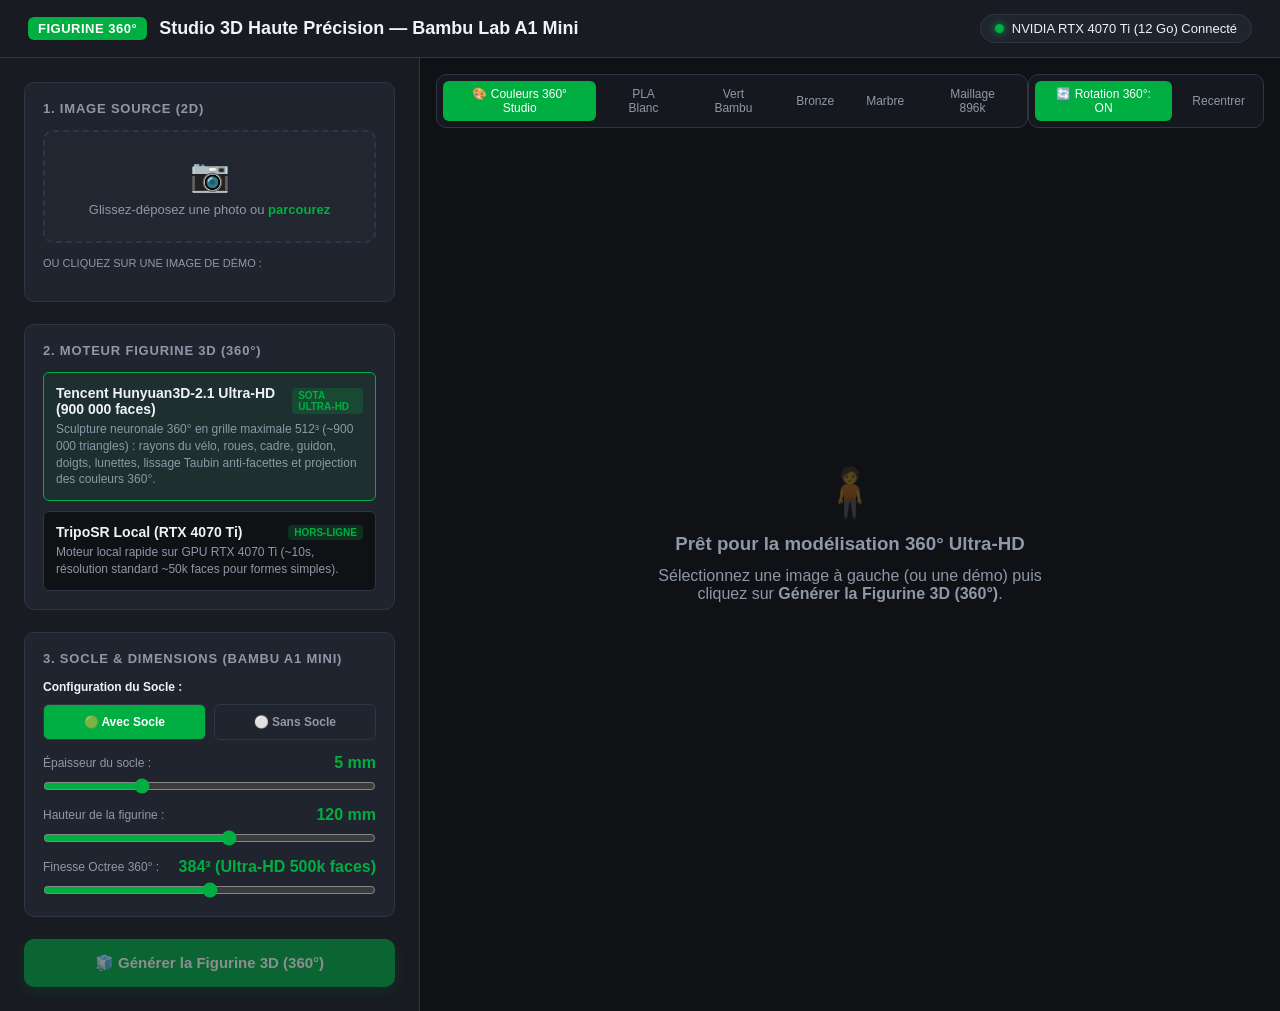
==== static/index.html @ 14e7f6f9 "feat(pbr-color): Enable full 360 Voronoi-seamless color rendering by default" ====
<!DOCTYPE html>
<html lang="fr">
<head>
  <meta charset="UTF-8">
  <meta name="viewport" content="width=device-width, initial-scale=1.0">
  <title>Studio 3D Figurine 360° — Bambu Lab A1 Mini</title>
  <link rel="stylesheet" href="/static/style.css?v=4.0">
  <!-- Three.js et OrbitControls -->
  <script src="https://cdnjs.cloudflare.com/ajax/libs/three.js/r128/three.min.js"></script>
  <script src="https://cdn.jsdelivr.net/npm/three@0.128.0/examples/js/controls/OrbitControls.js"></script>
  <script src="https://cdn.jsdelivr.net/npm/three@0.128.0/examples/js/loaders/GLTFLoader.js"></script>
</head>
<body>

  <header>
    <div class="logo-container">
      <span class="logo-badge">FIGURINE 360°</span>
      <h1>Studio 3D Haute Précision — Bambu Lab A1 Mini</h1>
    </div>
    <div class="gpu-status">
      <div class="status-dot" id="gpu-dot"></div>
      <span id="gpu-text">NVIDIA RTX 4070 Ti (12 Go) Connecté</span>
    </div>
  </header>

  <main class="main-layout">
    <!-- Colonne latérale de commande -->
    <aside class="sidebar">
      <!-- 1. Sélection Image -->
      <section class="panel-section">
        <div class="panel-title">1. Image Source (2D)</div>
        <div class="dropzone" id="dropzone">
          <div class="dropzone-icon">📷</div>
          <p>Glissez-déposez une photo ou <span class="highlight">parcourez</span></p>
          <input type="file" id="file-input" accept="image/*" style="display: none;">
        </div>

        <div class="image-preview-box" id="preview-box">
          <img id="source-preview" src="" alt="Aperçu source">
        </div>

        <div style="margin-top: 14px;">
          <div style="font-size: 11px; color: var(--text-muted); margin-bottom: 6px; text-transform: uppercase;">Ou cliquez sur une image de démo :</div>
          <div class="demo-strip" id="demo-strip">
            <!-- Détecté dynamiquement -->
          </div>
        </div>
      </section>

      <!-- 2. Choix du Moteur 360° -->
      <section class="panel-section">
        <div class="panel-title">2. Moteur Figurine 3D (360°)</div>
        <div class="mode-selector">
          <div class="mode-card active" data-mode="hunyuan_360">
            <div class="mode-card-header">
              <span>Tencent Hunyuan3D-2.1 Ultra-HD (900 000 faces)</span>
              <span class="badge-rec">SOTA ULTRA-HD</span>
            </div>
            <div class="mode-card-desc">
              Sculpture neuronale 360° en grille maximale 512³ (~900 000 triangles) : rayons du vélo, roues, cadre, guidon, doigts, lunettes, lissage Taubin anti-facettes et projection des couleurs 360°.
            </div>
          </div>

          <div class="mode-card" data-mode="triposr_360">
            <div class="mode-card-header">
              <span>TripoSR Local (RTX 4070 Ti)</span>
              <span class="badge-rec">HORS-LIGNE</span>
            </div>
            <div class="mode-card-desc">
              Moteur local rapide sur GPU RTX 4070 Ti (~10s, résolution standard ~50k faces pour formes simples).
            </div>
          </div>
        </div>
      </section>

      <!-- 3. Socle & Dimensions Bambu Lab A1 Mini -->
      <section class="panel-section">
        <div class="panel-title">3. Socle & Dimensions (Bambu A1 Mini)</div>

        <!-- Option Avec ou Sans Socle -->
        <div class="form-group" style="margin-top: 0; margin-bottom: 14px;">
          <label style="font-weight: 600; color: var(--text-main); margin-bottom: 4px;">Configuration du Socle :</label>
          <div style="display: grid; grid-template-columns: 1fr 1fr; gap: 8px;">
            <button type="button" class="tool-btn active" id="btn-with-base" style="border: 1px solid var(--border-color); padding: 10px; font-weight: 600;">
              🟢 Avec Socle
            </button>
            <button type="button" class="tool-btn" id="btn-without-base" style="border: 1px solid var(--border-color); padding: 10px; font-weight: 600;">
              ⚪ Sans Socle
            </button>
          </div>
        </div>

        <div class="form-group" id="base-height-group">
          <div class="form-row">
            <label for="base-slider">Épaisseur du socle :</label>
            <span id="base-val" style="font-weight: 600; color: var(--accent-bambu);">5 mm</span>
          </div>
          <input type="range" id="base-slider" min="3" max="10" value="5" step="1">
        </div>

        <div class="form-group">
          <div class="form-row">
            <label for="height-slider">Hauteur de la figurine :</label>
            <span id="height-val" style="font-weight: 600; color: var(--accent-bambu);">120 mm</span>
          </div>
          <input type="range" id="height-slider" min="50" max="175" value="120" step="5">
        </div>

        <div class="form-group">
          <div class="form-row">
            <label for="res-slider">Finesse Octree 360° :</label>
            <span id="res-val" style="font-weight: 600; color: var(--accent-bambu);">384³ (Ultra-HD 500k faces)</span>
          </div>
          <input type="range" id="res-slider" min="256" max="512" value="384" step="64">
        </div>
      </section>

      <!-- Bouton d'action -->
      <button type="button" class="btn-generate" id="btn-generate" disabled>
        <span>🧊 Générer la Figurine 3D (360°)</span>
      </button>
    </aside>

    <!-- Zone principale : Visualiseur 3D et Métriques -->
    <section class="viewport-container">
      <!-- Barre d'outils 3D -->
      <div class="viewport-toolbar">
        <div class="toolbar-group">
          <button type="button" class="tool-btn active" data-mat="vertex">🎨 Couleurs 360° Studio</button>
          <button type="button" class="tool-btn" data-mat="white">PLA Blanc</button>
          <button type="button" class="tool-btn" data-mat="bambu-green">Vert Bambu</button>
          <button type="button" class="tool-btn" data-mat="bronze">Bronze</button>
          <button type="button" class="tool-btn" data-mat="marble">Marbre</button>
          <button type="button" class="tool-btn" data-mat="wireframe">Maillage 896k</button>
        </div>
        <div class="toolbar-group">
          <button type="button" class="tool-btn active" id="btn-autorotate">🔄 Rotation 360°: ON</button>
          <button type="button" class="tool-btn" id="btn-reset-cam">Recentrer</button>
        </div>
      </div>

      <!-- Container Canvas Three.js -->
      <div id="canvas-container">
        <div class="empty-viewport" id="empty-viewport">
          <div class="empty-icon">🧍</div>
          <h3>Prêt pour la modélisation 360° Ultra-HD</h3>
          <p>Sélectionnez une image à gauche (ou une démo) puis cliquez sur <strong>Générer la Figurine 3D (360°)</strong>.</p>
        </div>
      </div>

      <!-- Écran de chargement / progression -->
      <div class="progress-overlay" id="progress-overlay">
        <div class="progress-card">
          <div class="spinner"></div>
          <h3 id="progress-title">Sculpture de la Figurine 360°...</h3>
          <div class="progress-bar-container">
            <div class="progress-bar-fill" id="progress-bar"></div>
          </div>
          <div class="progress-step-text" id="progress-step">Initialisation...</div>
        </div>
      </div>

      <!-- Panneau des métriques physiques Bambu A1 Mini -->
      <div class="metrics-panel" id="metrics-panel">
        <div class="metric-item">
          <span class="metric-label">Dimensions (L×P×H)</span>
          <span class="metric-value" id="val-dims">-- × -- × -- mm</span>
        </div>
        <div class="metric-item">
          <span class="metric-label">Volume 3D</span>
          <span class="metric-value" id="val-volume">-- cm³</span>
        </div>
        <div class="metric-item">
          <span class="metric-label">Masse PLA estimée</span>
          <span class="metric-value" id="val-weight">-- g</span>
        </div>
        <div class="metric-item">
          <span class="metric-label">Temps Bambu A1 Mini</span>
          <span class="metric-value" id="val-time">-- min</span>
        </div>
        <div class="metric-item">
          <span class="metric-label">Géométrie</span>
          <span class="badge-watertight" id="val-watertight">✔ Prêt Bambu Studio</span>
        </div>
        <div class="metric-item" style="flex-direction: row; gap: 8px;">
          <a class="btn-download-stl" id="btn-dl-stl" href="#" download>
            📥 Télécharger STL (Bambu Studio)
          </a>
          <a class="btn-download-stl" id="btn-dl-glb" href="#" download style="background-color: var(--bg-card); border: 1px solid var(--border-color);">
            GLB
          </a>
        </div>
      </div>
    </section>
  </main>

  <script src="/static/app.js?v=7.0"></script>
</body>
</html>
---- static/style.css ----
:root {
  --bg-primary: #0f1115;
  --bg-secondary: #181b22;
  --bg-card: #20242e;
  --bg-card-hover: #262c38;
  --border-color: #2e3545;
  --text-main: #f0f2f5;
  --text-muted: #8e98a8;
  --accent-bambu: #00ae42;
  --accent-bambu-hover: #008f36;
  --accent-blue: #3b82f6;
  --accent-amber: #f59e0b;
  --accent-red: #ef4444;
  --radius-sm: 6px;
  --radius-md: 10px;
  --radius-lg: 16px;
}

* {
  box-sizing: border-box;
  margin: 0;
  padding: 0;
}

body {
  font-family: -apple-system, BlinkMacSystemFont, "Segoe UI", Roboto, Helvetica, Arial, sans-serif;
  background-color: var(--bg-primary);
  color: var(--text-main);
  min-height: 100vh;
  display: flex;
  flex-direction: column;
}

header {
  background-color: var(--bg-secondary);
  border-bottom: 1px solid var(--border-color);
  padding: 14px 28px;
  display: flex;
  align-items: center;
  justify-content: space-between;
}

.logo-container {
  display: flex;
  align-items: center;
  gap: 12px;
}

.logo-badge {
  background-color: var(--accent-bambu);
  color: #fff;
  font-weight: 800;
  font-size: 13px;
  padding: 4px 10px;
  border-radius: var(--radius-sm);
  letter-spacing: 0.5px;
}

h1 {
  font-size: 18px;
  font-weight: 600;
  color: var(--text-main);
}

.gpu-status {
  display: flex;
  align-items: center;
  gap: 8px;
  font-size: 13px;
  background-color: var(--bg-card);
  padding: 6px 14px;
  border-radius: 20px;
  border: 1px solid var(--border-color);
}

.status-dot {
  width: 9px;
  height: 9px;
  border-radius: 50%;
  background-color: var(--accent-bambu);
  box-shadow: 0 0 8px var(--accent-bambu);
}

.main-layout {
  display: grid;
  grid-template-columns: 420px 1fr;
  flex: 1;
  overflow: hidden;
}

/* Sidebar / Contrôles */
.sidebar {
  background-color: var(--bg-secondary);
  border-right: 1px solid var(--border-color);
  padding: 24px;
  overflow-y: auto;
  display: flex;
  flex-direction: column;
  gap: 22px;
}

.panel-section {
  background-color: var(--bg-card);
  border: 1px solid var(--border-color);
  border-radius: var(--radius-md);
  padding: 18px;
}

.panel-title {
  font-size: 13px;
  font-weight: 700;
  text-transform: uppercase;
  letter-spacing: 0.8px;
  color: var(--text-muted);
  margin-bottom: 14px;
  display: flex;
  align-items: center;
  gap: 8px;
}

/* Drop Zone */
.dropzone {
  border: 2px dashed var(--border-color);
  border-radius: var(--radius-md);
  padding: 24px 16px;
  text-align: center;
  cursor: pointer;
  transition: all 0.2s ease;
  background-color: rgba(255, 255, 255, 0.01);
}

.dropzone:hover, .dropzone.dragover {
  border-color: var(--accent-bambu);
  background-color: rgba(0, 174, 66, 0.05);
}

.dropzone-icon {
  font-size: 32px;
  margin-bottom: 8px;
}

.dropzone p {
  font-size: 13px;
  color: var(--text-muted);
}

.dropzone .highlight {
  color: var(--accent-bambu);
  font-weight: 600;
}

.image-preview-box {
  margin-top: 12px;
  position: relative;
  border-radius: var(--radius-sm);
  overflow: hidden;
  display: none;
  border: 1px solid var(--border-color);
  max-height: 180px;
}

.image-preview-box img {
  width: 100%;
  height: auto;
  display: block;
  object-fit: contain;
}

/* Galerie Démo */
.demo-strip {
  display: flex;
  gap: 8px;
  margin-top: 10px;
  overflow-x: auto;
  padding-bottom: 4px;
}

.demo-thumb {
  width: 58px;
  height: 58px;
  border-radius: var(--radius-sm);
  border: 2px solid var(--border-color);
  cursor: pointer;
  object-fit: cover;
  transition: border-color 0.2s;
  flex-shrink: 0;
}

.demo-thumb:hover, .demo-thumb.selected {
  border-color: var(--accent-bambu);
}

/* Mode Sélecteur */
.mode-selector {
  display: flex;
  flex-direction: column;
  gap: 10px;
}

.mode-card {
  border: 1px solid var(--border-color);
  background-color: var(--bg-primary);
  border-radius: var(--radius-sm);
  padding: 12px;
  cursor: pointer;
  display: flex;
  flex-direction: column;
  gap: 4px;
  transition: border-color 0.2s, background-color 0.2s;
}

.mode-card:hover {
  background-color: var(--bg-card-hover);
}

.mode-card.active {
  border-color: var(--accent-bambu);
  background-color: rgba(0, 174, 66, 0.08);
}

.mode-card-header {
  display: flex;
  align-items: center;
  justify-content: space-between;
  font-weight: 600;
  font-size: 14px;
}

.mode-card-desc {
  font-size: 12px;
  color: var(--text-muted);
  line-height: 1.4;
}

.badge-rec {
  background: rgba(0, 174, 66, 0.2);
  color: var(--accent-bambu);
  font-size: 10px;
  font-weight: 700;
  padding: 2px 6px;
  border-radius: 4px;
}

/* Form inputs */
.form-group {
  margin-top: 12px;
  display: flex;
  flex-direction: column;
  gap: 6px;
}

.form-group label {
  font-size: 12px;
  color: var(--text-muted);
}

.form-group input[type="range"] {
  accent-color: var(--accent-bambu);
}

.form-row {
  display: flex;
  justify-content: space-between;
  align-items: center;
}

/* Bouton principal */
.btn-generate {
  background-color: var(--accent-bambu);
  color: #fff;
  border: none;
  border-radius: var(--radius-md);
  padding: 15px;
  font-size: 15px;
  font-weight: 600;
  cursor: pointer;
  display: flex;
  align-items: center;
  justify-content: center;
  gap: 10px;
  transition: background-color 0.2s;
  box-shadow: 0 4px 14px rgba(0, 174, 66, 0.25);
}

.btn-generate:hover:not(:disabled) {
  background-color: var(--accent-bambu-hover);
}

.btn-generate:disabled {
  opacity: 0.5;
  cursor: not-allowed;
}

/* Zone 3D Principale */
.viewport-container {
  display: flex;
  flex-direction: column;
  position: relative;
  background-color: var(--bg-primary);
  overflow: hidden;
}

.viewport-toolbar {
  position: absolute;
  top: 16px;
  left: 16px;
  right: 16px;
  display: flex;
  justify-content: space-between;
  align-items: center;
  z-index: 10;
  pointer-events: none;
}

.toolbar-group {
  display: flex;
  gap: 8px;
  pointer-events: auto;
  background-color: rgba(24, 27, 34, 0.85);
  backdrop-filter: blur(8px);
  padding: 6px;
  border-radius: var(--radius-md);
  border: 1px solid var(--border-color);
}

.tool-btn {
  background: transparent;
  border: none;
  color: var(--text-muted);
  font-size: 12px;
  padding: 6px 12px;
  border-radius: var(--radius-sm);
  cursor: pointer;
  transition: all 0.2s;
}

.tool-btn:hover {
  color: var(--text-main);
  background-color: var(--bg-card);
}

.tool-btn.active {
  color: #fff;
  background-color: var(--accent-bambu);
}

#canvas-container {
  flex: 1;
  width: 100%;
  height: 100%;
  position: relative;
}

/* Empty State */
.empty-viewport {
  position: absolute;
  top: 50%;
  left: 50%;
  transform: translate(-50%, -50%);
  text-align: center;
  color: var(--text-muted);
  display: flex;
  flex-direction: column;
  align-items: center;
  gap: 12px;
}

.empty-icon {
  font-size: 48px;
  opacity: 0.3;
}

/* Progression Overlay */
.progress-overlay {
  position: absolute;
  inset: 0;
  background-color: rgba(15, 17, 21, 0.85);
  backdrop-filter: blur(6px);
  display: none;
  flex-direction: column;
  align-items: center;
  justify-content: center;
  z-index: 20;
}

.progress-card {
  background-color: var(--bg-card);
  border: 1px solid var(--border-color);
  padding: 32px 40px;
  border-radius: var(--radius-lg);
  width: 440px;
  text-align: center;
  box-shadow: 0 12px 30px rgba(0, 0, 0, 0.5);
}

.spinner {
  width: 44px;
  height: 44px;
  border: 4px solid var(--border-color);
  border-top-color: var(--accent-bambu);
  border-radius: 50%;
  animation: spin 1s linear infinite;
  margin: 0 auto 20px;
}

@keyframes spin {
  to { transform: rotate(360deg); }
}

.progress-bar-container {
  width: 100%;
  height: 8px;
  background-color: var(--bg-primary);
  border-radius: 4px;
  overflow: hidden;
  margin: 18px 0 10px;
}

.progress-bar-fill {
  height: 100%;
  width: 0%;
  background-color: var(--accent-bambu);
  transition: width 0.3s ease;
}

.progress-step-text {
  font-size: 13px;
  color: var(--text-muted);
  min-height: 20px;
}

/* Panneau métriques en bas */
.metrics-panel {
  position: absolute;
  bottom: 16px;
  left: 16px;
  right: 16px;
  background-color: rgba(24, 27, 34, 0.9);
  backdrop-filter: blur(8px);
  border: 1px solid var(--border-color);
  border-radius: var(--radius-md);
  padding: 14px 20px;
  display: none;
  justify-content: space-between;
  align-items: center;
  z-index: 10;
}

.metric-item {
  display: flex;
  flex-direction: column;
  gap: 2px;
}

.metric-label {
  font-size: 11px;
  color: var(--text-muted);
  text-transform: uppercase;
}

.metric-value {
  font-size: 14px;
  font-weight: 600;
  color: var(--text-main);
}

.badge-watertight {
  display: inline-flex;
  align-items: center;
  gap: 4px;
  padding: 3px 8px;
  border-radius: 4px;
  font-size: 12px;
  font-weight: 600;
  background-color: rgba(0, 174, 66, 0.15);
  color: var(--accent-bambu);
}

.btn-download-stl {
  background-color: var(--accent-bambu);
  color: white;
  border: none;
  padding: 8px 16px;
  border-radius: var(--radius-sm);
  font-weight: 600;
  cursor: pointer;
  text-decoration: none;
  font-size: 13px;
  display: inline-flex;
  align-items: center;
  gap: 6px;
}

.btn-download-stl:hover {
  background-color: var(--accent-bambu-hover);
}
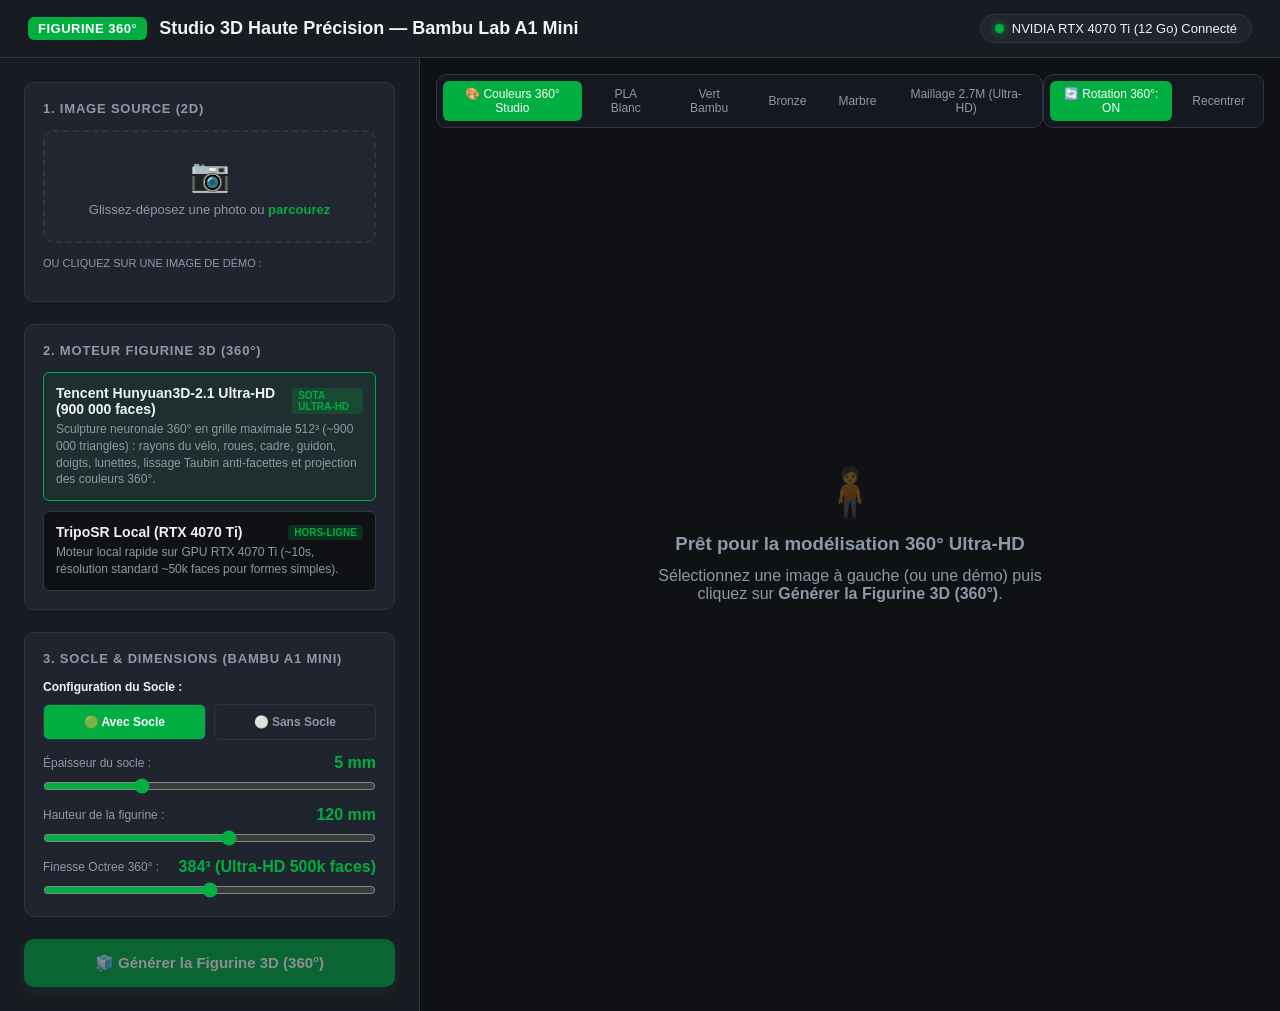
==== commit 1f5c9dc5: "feat(ultra-hd-2.7m): Triple polygon count to 2.688M faces with sub-millimeter trait sculpting and 36" ====
--- a/static/index.html
+++ b/static/index.html
@@ -131,7 +131,7 @@
           <button type="button" class="tool-btn" data-mat="bambu-green">Vert Bambu</button>
           <button type="button" class="tool-btn" data-mat="bronze">Bronze</button>
           <button type="button" class="tool-btn" data-mat="marble">Marbre</button>
-          <button type="button" class="tool-btn" data-mat="wireframe">Maillage 896k</button>
+          <button type="button" class="tool-btn" data-mat="wireframe">Maillage 2.7M (Ultra-HD)</button>
         </div>
         <div class="toolbar-group">
           <button type="button" class="tool-btn active" id="btn-autorotate">🔄 Rotation 360°: ON</button>
@@ -194,6 +194,6 @@
     </section>
   </main>
 
-  <script src="/static/app.js?v=7.0"></script>
+  <script src="/static/app.js?v=8.0"></script>
 </body>
 </html>
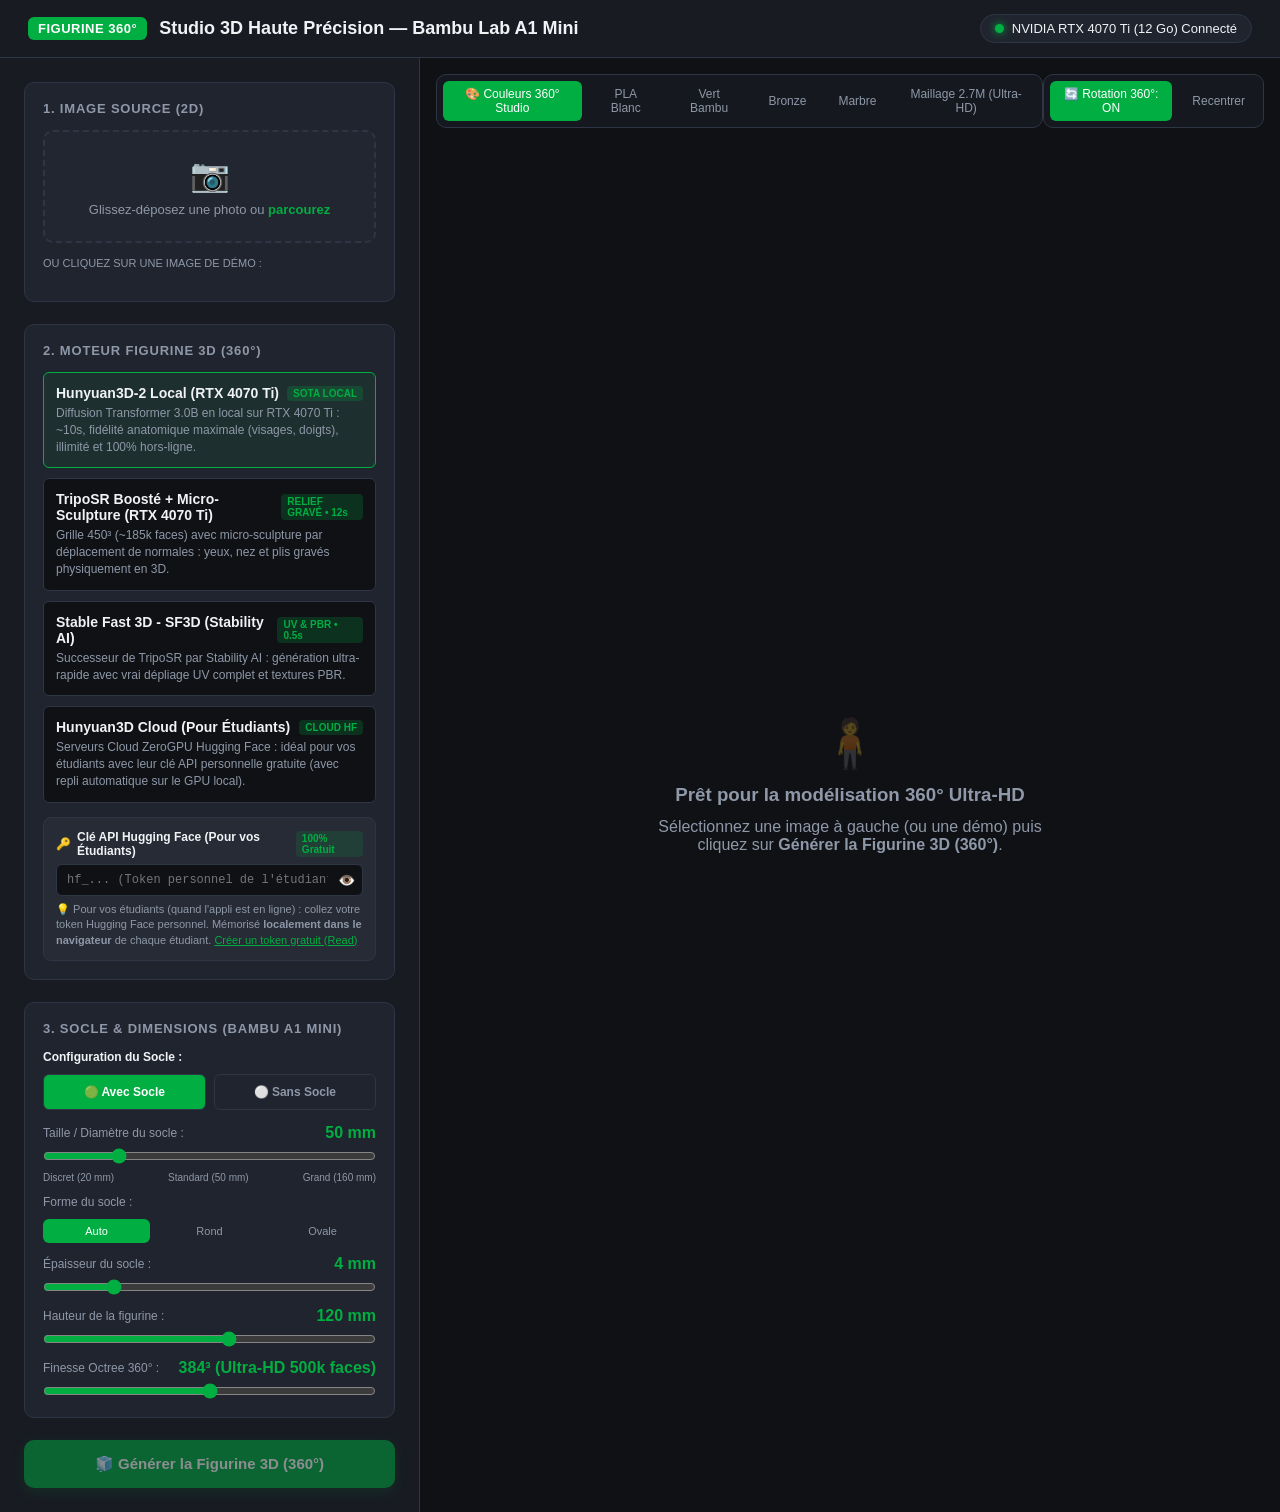
==== commit 81703b86: "Version Clown : Reconstitution 3D complète avec chapeau et pompon, normalisation 512x512 et multi-mo" ====
--- a/static/index.html
+++ b/static/index.html
@@ -51,24 +51,61 @@
       <section class="panel-section">
         <div class="panel-title">2. Moteur Figurine 3D (360°)</div>
         <div class="mode-selector">
-          <div class="mode-card active" data-mode="hunyuan_360">
-            <div class="mode-card-header">
-              <span>Tencent Hunyuan3D-2.1 Ultra-HD (900 000 faces)</span>
-              <span class="badge-rec">SOTA ULTRA-HD</span>
-            </div>
-            <div class="mode-card-desc">
-              Sculpture neuronale 360° en grille maximale 512³ (~900 000 triangles) : rayons du vélo, roues, cadre, guidon, doigts, lunettes, lissage Taubin anti-facettes et projection des couleurs 360°.
+          <div class="mode-card active" data-mode="hunyuan_360_local">
+            <div class="mode-card-header">
+              <span>Hunyuan3D-2 Local (RTX 4070 Ti)</span>
+              <span class="badge-rec">SOTA LOCAL</span>
+            </div>
+            <div class="mode-card-desc">
+              Diffusion Transformer 3.0B en local sur RTX 4070 Ti : ~10s, fidélité anatomique maximale (visages, doigts), illimité et 100% hors-ligne.
             </div>
           </div>
 
           <div class="mode-card" data-mode="triposr_360">
             <div class="mode-card-header">
-              <span>TripoSR Local (RTX 4070 Ti)</span>
-              <span class="badge-rec">HORS-LIGNE</span>
-            </div>
-            <div class="mode-card-desc">
-              Moteur local rapide sur GPU RTX 4070 Ti (~10s, résolution standard ~50k faces pour formes simples).
-            </div>
+              <span>TripoSR Boosté + Micro-Sculpture (RTX 4070 Ti)</span>
+              <span class="badge-rec">RELIEF GRAVÉ • 12s</span>
+            </div>
+            <div class="mode-card-desc">
+              Grille 450³ (~185k faces) avec micro-sculpture par déplacement de normales : yeux, nez et plis gravés physiquement en 3D.
+            </div>
+          </div>
+
+          <div class="mode-card" data-mode="sf3d">
+            <div class="mode-card-header">
+              <span>Stable Fast 3D - SF3D (Stability AI)</span>
+              <span class="badge-rec">UV & PBR • 0.5s</span>
+            </div>
+            <div class="mode-card-desc">
+              Successeur de TripoSR par Stability AI : génération ultra-rapide avec vrai dépliage UV complet et textures PBR.
+            </div>
+          </div>
+
+          <div class="mode-card" data-mode="hunyuan_360">
+            <div class="mode-card-header">
+              <span>Hunyuan3D Cloud (Pour Étudiants)</span>
+              <span class="badge-rec">CLOUD HF</span>
+            </div>
+            <div class="mode-card-desc">
+              Serveurs Cloud ZeroGPU Hugging Face : idéal pour vos étudiants avec leur clé API personnelle gratuite (avec repli automatique sur le GPU local).
+            </div>
+          </div>
+        </div>
+
+        <!-- Clé API personnelle pour étudiants -->
+        <div class="api-key-box" style="margin-top: 14px; background: rgba(255, 255, 255, 0.03); border: 1px solid var(--border-color); border-radius: 8px; padding: 12px;">
+          <div style="display: flex; justify-content: space-between; align-items: center; margin-bottom: 6px;">
+            <label for="hf-token-input" style="font-size: 12px; font-weight: 600; color: var(--text-main); display: flex; align-items: center; gap: 6px;">
+              🔑 <span>Clé API Hugging Face (Pour vos Étudiants)</span>
+            </label>
+            <span style="font-size: 10px; padding: 2px 6px; background: rgba(0, 174, 66, 0.15); color: var(--accent-bambu); border-radius: 4px; font-weight: 600;">100% Gratuit</span>
+          </div>
+          <div style="position: relative; display: flex; align-items: center;">
+            <input type="password" id="hf-token-input" placeholder="hf_... (Token personnel de l'étudiant)" style="width: 100%; background: #0f1115; border: 1px solid var(--border-color); color: #fff; padding: 8px 34px 8px 10px; border-radius: 6px; font-size: 12px; font-family: monospace;">
+            <button type="button" id="btn-toggle-token" style="position: absolute; right: 8px; background: none; border: none; color: var(--text-muted); cursor: pointer; font-size: 14px;" title="Afficher/Masquer le token">👁️</button>
+          </div>
+          <div style="font-size: 11px; color: var(--text-muted); margin-top: 6px; line-height: 1.4;">
+            💡 Pour vos étudiants (quand l'appli est en ligne) : collez votre token Hugging Face personnel. Mémorisé <strong>localement dans le navigateur</strong> de chaque étudiant. <a href="https://huggingface.co/settings/tokens" target="_blank" style="color: var(--accent-bambu); text-decoration: underline;">Créer un token gratuit (Read)</a>
           </div>
         </div>
       </section>
@@ -90,12 +127,37 @@
           </div>
         </div>
 
+        <!-- Curseur Taille / Diamètre du socle -->
+        <div class="form-group" id="base-size-group">
+          <div class="form-row">
+            <label for="base-size-slider">Taille / Diamètre du socle :</label>
+            <span id="base-size-val" style="font-weight: 600; color: var(--accent-bambu);">50 mm</span>
+          </div>
+          <input type="range" id="base-size-slider" min="20" max="160" value="50" step="5">
+          <div style="display: flex; justify-content: space-between; font-size: 10px; color: var(--text-muted); margin-top: 2px;">
+            <span>Discret (20 mm)</span>
+            <span>Standard (50 mm)</span>
+            <span>Grand (160 mm)</span>
+          </div>
+        </div>
+
+        <!-- Forme du socle -->
+        <div class="form-group" id="base-shape-group" style="margin-bottom: 12px;">
+          <label style="font-size: 12px; color: var(--text-muted); margin-bottom: 4px; display: block;">Forme du socle :</label>
+          <div style="display: grid; grid-template-columns: 1fr 1fr 1fr; gap: 6px;">
+            <button type="button" class="tool-btn active base-shape-btn" data-shape="auto" style="padding: 6px; font-size: 11px;">Auto</button>
+            <button type="button" class="tool-btn base-shape-btn" data-shape="round" style="padding: 6px; font-size: 11px;">Rond</button>
+            <button type="button" class="tool-btn base-shape-btn" data-shape="oval" style="padding: 6px; font-size: 11px;">Ovale</button>
+          </div>
+        </div>
+
+        <!-- Curseur Épaisseur du socle -->
         <div class="form-group" id="base-height-group">
           <div class="form-row">
             <label for="base-slider">Épaisseur du socle :</label>
-            <span id="base-val" style="font-weight: 600; color: var(--accent-bambu);">5 mm</span>
-          </div>
-          <input type="range" id="base-slider" min="3" max="10" value="5" step="1">
+            <span id="base-val" style="font-weight: 600; color: var(--accent-bambu);">4 mm</span>
+          </div>
+          <input type="range" id="base-slider" min="2" max="12" value="4" step="1">
         </div>
 
         <div class="form-group">
@@ -139,6 +201,12 @@
         </div>
       </div>
 
+      <!-- Bannière d'information / Quota GPU -->
+      <div id="gpu-quota-banner" style="display: none; background: rgba(255, 170, 0, 0.12); border-bottom: 1px solid rgba(255, 170, 0, 0.4); color: #ffb834; padding: 9px 16px; font-size: 12px; font-weight: 500; display: none; align-items: center; justify-content: space-between;">
+        <span id="gpu-quota-banner-text"></span>
+        <button type="button" onclick="document.getElementById('gpu-quota-banner').style.display='none'" style="background: none; border: none; color: #ffb834; cursor: pointer; font-size: 14px; font-weight: bold;">✕</button>
+      </div>
+
       <!-- Container Canvas Three.js -->
       <div id="canvas-container">
         <div class="empty-viewport" id="empty-viewport">
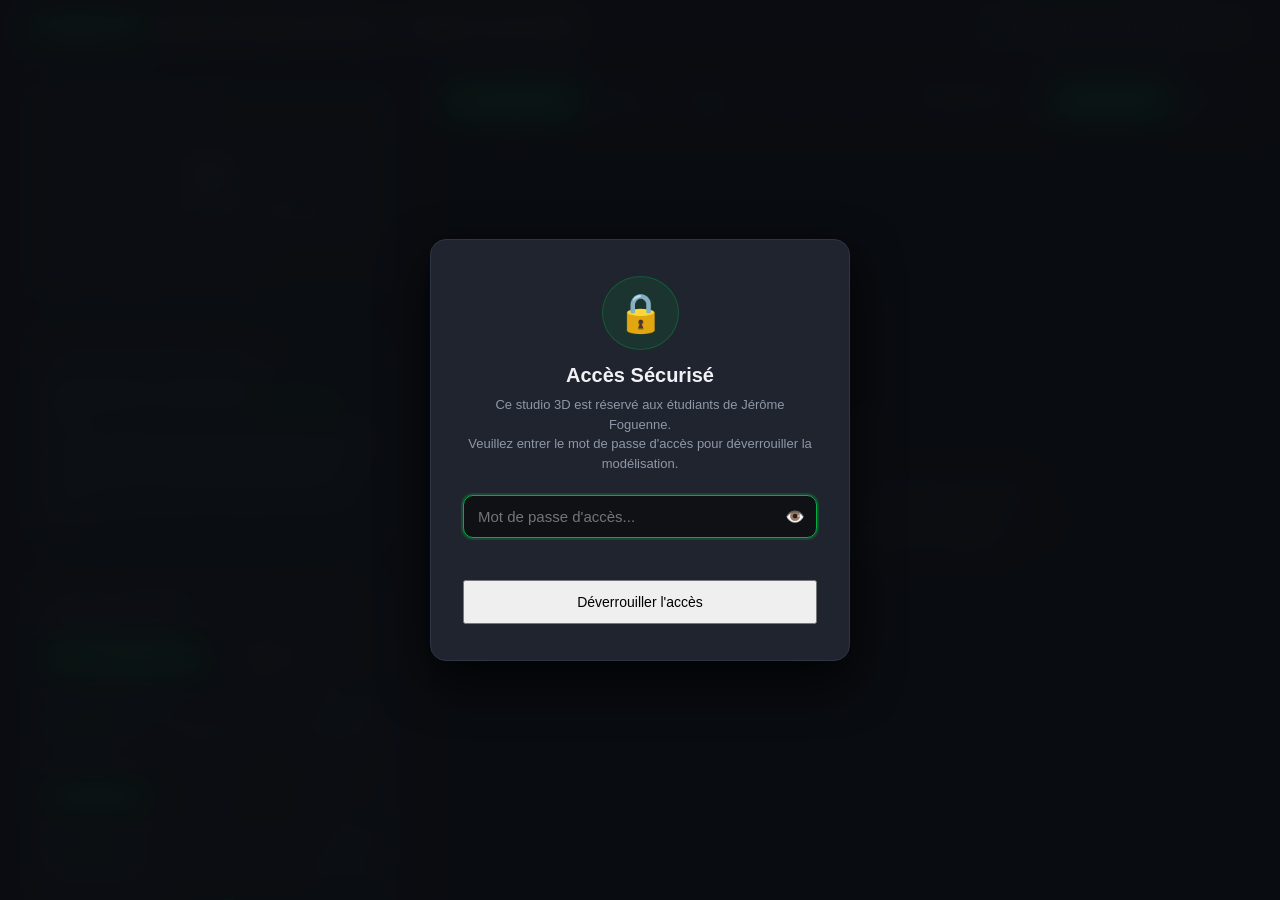
==== commit a05ea80d: "Restrict to Hunyuan3D-2 Local RTX 4070 Ti, add password access and full viewport framing" ====
--- a/static/index.html
+++ b/static/index.html
@@ -47,65 +47,16 @@
         </div>
       </section>
 
-      <!-- 2. Choix du Moteur 360° -->
+      <!-- 2. Moteur Figurine 3D 360° (Hunyuan3D-2 Local RTX 4070 Ti uniquement) -->
       <section class="panel-section">
         <div class="panel-title">2. Moteur Figurine 3D (360°)</div>
-        <div class="mode-selector">
-          <div class="mode-card active" data-mode="hunyuan_360_local">
-            <div class="mode-card-header">
-              <span>Hunyuan3D-2 Local (RTX 4070 Ti)</span>
-              <span class="badge-rec">SOTA LOCAL</span>
-            </div>
-            <div class="mode-card-desc">
-              Diffusion Transformer 3.0B en local sur RTX 4070 Ti : ~10s, fidélité anatomique maximale (visages, doigts), illimité et 100% hors-ligne.
-            </div>
-          </div>
-
-          <div class="mode-card" data-mode="triposr_360">
-            <div class="mode-card-header">
-              <span>TripoSR Boosté + Micro-Sculpture (RTX 4070 Ti)</span>
-              <span class="badge-rec">RELIEF GRAVÉ • 12s</span>
-            </div>
-            <div class="mode-card-desc">
-              Grille 450³ (~185k faces) avec micro-sculpture par déplacement de normales : yeux, nez et plis gravés physiquement en 3D.
-            </div>
-          </div>
-
-          <div class="mode-card" data-mode="sf3d">
-            <div class="mode-card-header">
-              <span>Stable Fast 3D - SF3D (Stability AI)</span>
-              <span class="badge-rec">UV & PBR • 0.5s</span>
-            </div>
-            <div class="mode-card-desc">
-              Successeur de TripoSR par Stability AI : génération ultra-rapide avec vrai dépliage UV complet et textures PBR.
-            </div>
-          </div>
-
-          <div class="mode-card" data-mode="hunyuan_360">
-            <div class="mode-card-header">
-              <span>Hunyuan3D Cloud (Pour Étudiants)</span>
-              <span class="badge-rec">CLOUD HF</span>
-            </div>
-            <div class="mode-card-desc">
-              Serveurs Cloud ZeroGPU Hugging Face : idéal pour vos étudiants avec leur clé API personnelle gratuite (avec repli automatique sur le GPU local).
-            </div>
-          </div>
-        </div>
-
-        <!-- Clé API personnelle pour étudiants -->
-        <div class="api-key-box" style="margin-top: 14px; background: rgba(255, 255, 255, 0.03); border: 1px solid var(--border-color); border-radius: 8px; padding: 12px;">
-          <div style="display: flex; justify-content: space-between; align-items: center; margin-bottom: 6px;">
-            <label for="hf-token-input" style="font-size: 12px; font-weight: 600; color: var(--text-main); display: flex; align-items: center; gap: 6px;">
-              🔑 <span>Clé API Hugging Face (Pour vos Étudiants)</span>
-            </label>
-            <span style="font-size: 10px; padding: 2px 6px; background: rgba(0, 174, 66, 0.15); color: var(--accent-bambu); border-radius: 4px; font-weight: 600;">100% Gratuit</span>
-          </div>
-          <div style="position: relative; display: flex; align-items: center;">
-            <input type="password" id="hf-token-input" placeholder="hf_... (Token personnel de l'étudiant)" style="width: 100%; background: #0f1115; border: 1px solid var(--border-color); color: #fff; padding: 8px 34px 8px 10px; border-radius: 6px; font-size: 12px; font-family: monospace;">
-            <button type="button" id="btn-toggle-token" style="position: absolute; right: 8px; background: none; border: none; color: var(--text-muted); cursor: pointer; font-size: 14px;" title="Afficher/Masquer le token">👁️</button>
-          </div>
-          <div style="font-size: 11px; color: var(--text-muted); margin-top: 6px; line-height: 1.4;">
-            💡 Pour vos étudiants (quand l'appli est en ligne) : collez votre token Hugging Face personnel. Mémorisé <strong>localement dans le navigateur</strong> de chaque étudiant. <a href="https://huggingface.co/settings/tokens" target="_blank" style="color: var(--accent-bambu); text-decoration: underline;">Créer un token gratuit (Read)</a>
+        <div class="mode-card active" data-mode="hunyuan_360_local" style="cursor: default; border-color: var(--accent-bambu); background: rgba(0, 174, 66, 0.08);">
+          <div class="mode-card-header">
+            <span style="font-weight: 700; color: #fff;">Hunyuan3D-2 Local (RTX 4070 Ti)</span>
+            <span class="badge-rec">GPU DÉDIÉ • ACTIF</span>
+          </div>
+          <div class="mode-card-desc" style="color: #cad1db; margin-top: 6px; line-height: 1.45;">
+            Diffusion Transformer 3.0B exécuté directement sur votre carte graphique RTX 4070 Ti (12 Go VRAM). Génération ultra-rapide (~10 à 25s), fidélité anatomique maximale (visages, doigts, textures 360°), illimité et 100% hors-ligne.
           </div>
         </div>
       </section>
@@ -260,8 +211,26 @@
         </div>
       </div>
     </section>
-  </main>
-
-  <script src="/static/app.js?v=8.0"></script>
+  <!-- Modal d'authentification par mot de passe -->
+  <div id="auth-overlay" class="auth-overlay" style="display: none;">
+    <div class="auth-card">
+      <div class="auth-icon">🔒</div>
+      <h2>Accès Sécurisé</h2>
+      <p class="auth-subtitle">Ce studio 3D est réservé aux étudiants de Jérôme Foguenne.<br>Veuillez entrer le mot de passe d'accès pour déverrouiller la modélisation.</p>
+      
+      <form id="auth-form">
+        <div class="auth-input-group">
+          <input type="password" id="site-password-input" placeholder="Mot de passe d'accès..." autocomplete="current-password" autofocus required>
+          <button type="button" id="btn-toggle-pwd" title="Afficher/Masquer le mot de passe">👁️</button>
+        </div>
+        <div id="auth-error-msg" class="auth-error"></div>
+        <button type="submit" id="btn-submit-auth" class="btn-primary" style="width: 100%; margin-top: 14px; padding: 12px; font-size: 14px; justify-content: center;">
+          Déverrouiller l'accès
+        </button>
+      </form>
+    </div>
+  </div>
+
+  <script src="/static/app.js?v=9.0"></script>
 </body>
 </html>
--- a/static/style.css
+++ b/static/style.css
@@ -22,11 +22,13 @@
   padding: 0;
 }
 
-body {
+html, body {
   font-family: -apple-system, BlinkMacSystemFont, "Segoe UI", Roboto, Helvetica, Arial, sans-serif;
   background-color: var(--bg-primary);
   color: var(--text-main);
-  min-height: 100vh;
+  height: 100vh;
+  max-height: 100vh;
+  overflow: hidden;
   display: flex;
   flex-direction: column;
 }
@@ -494,3 +496,101 @@
 .btn-download-stl:hover {
   background-color: var(--accent-bambu-hover);
 }
+
+/* Authentification Overlay */
+.auth-overlay {
+  position: fixed;
+  inset: 0;
+  background-color: rgba(10, 12, 16, 0.94);
+  backdrop-filter: blur(16px);
+  -webkit-backdrop-filter: blur(16px);
+  z-index: 99999;
+  display: flex;
+  align-items: center;
+  justify-content: center;
+  padding: 20px;
+}
+
+.auth-card {
+  background-color: var(--bg-card);
+  border: 1px solid var(--border-color);
+  border-radius: var(--radius-lg);
+  padding: 36px 32px;
+  width: 100%;
+  max-width: 420px;
+  text-align: center;
+  box-shadow: 0 20px 50px rgba(0, 0, 0, 0.7);
+  animation: fadeInAuth 0.3s ease;
+}
+
+@keyframes fadeInAuth {
+  from { opacity: 0; transform: translateY(-12px) scale(0.98); }
+  to { opacity: 1; transform: translateY(0) scale(1); }
+}
+
+.auth-icon {
+  font-size: 38px;
+  margin-bottom: 14px;
+  display: inline-block;
+  background: rgba(0, 174, 66, 0.12);
+  padding: 14px;
+  border-radius: 50%;
+  border: 1px solid rgba(0, 174, 66, 0.3);
+}
+
+.auth-card h2 {
+  font-size: 20px;
+  font-weight: 700;
+  color: var(--text-main);
+  margin-bottom: 8px;
+}
+
+.auth-subtitle {
+  font-size: 13px;
+  color: var(--text-muted);
+  margin-bottom: 22px;
+  line-height: 1.5;
+}
+
+.auth-input-group {
+  position: relative;
+  display: flex;
+  align-items: center;
+}
+
+.auth-input-group input {
+  width: 100%;
+  padding: 12px 42px 12px 14px;
+  background-color: var(--bg-primary);
+  border: 1px solid var(--border-color);
+  border-radius: var(--radius-md);
+  color: var(--text-main);
+  font-size: 15px;
+  outline: none;
+  transition: border-color 0.2s ease, box-shadow 0.2s ease;
+}
+
+.auth-input-group input:focus {
+  border-color: var(--accent-bambu);
+  box-shadow: 0 0 0 2px rgba(0, 174, 66, 0.25);
+}
+
+.auth-input-group button {
+  position: absolute;
+  right: 12px;
+  background: none;
+  border: none;
+  color: var(--text-muted);
+  cursor: pointer;
+  font-size: 16px;
+}
+
+.auth-error {
+  color: #ff5252;
+  font-size: 12px;
+  font-weight: 600;
+  min-height: 20px;
+  margin-top: 8px;
+  text-align: left;
+}
+
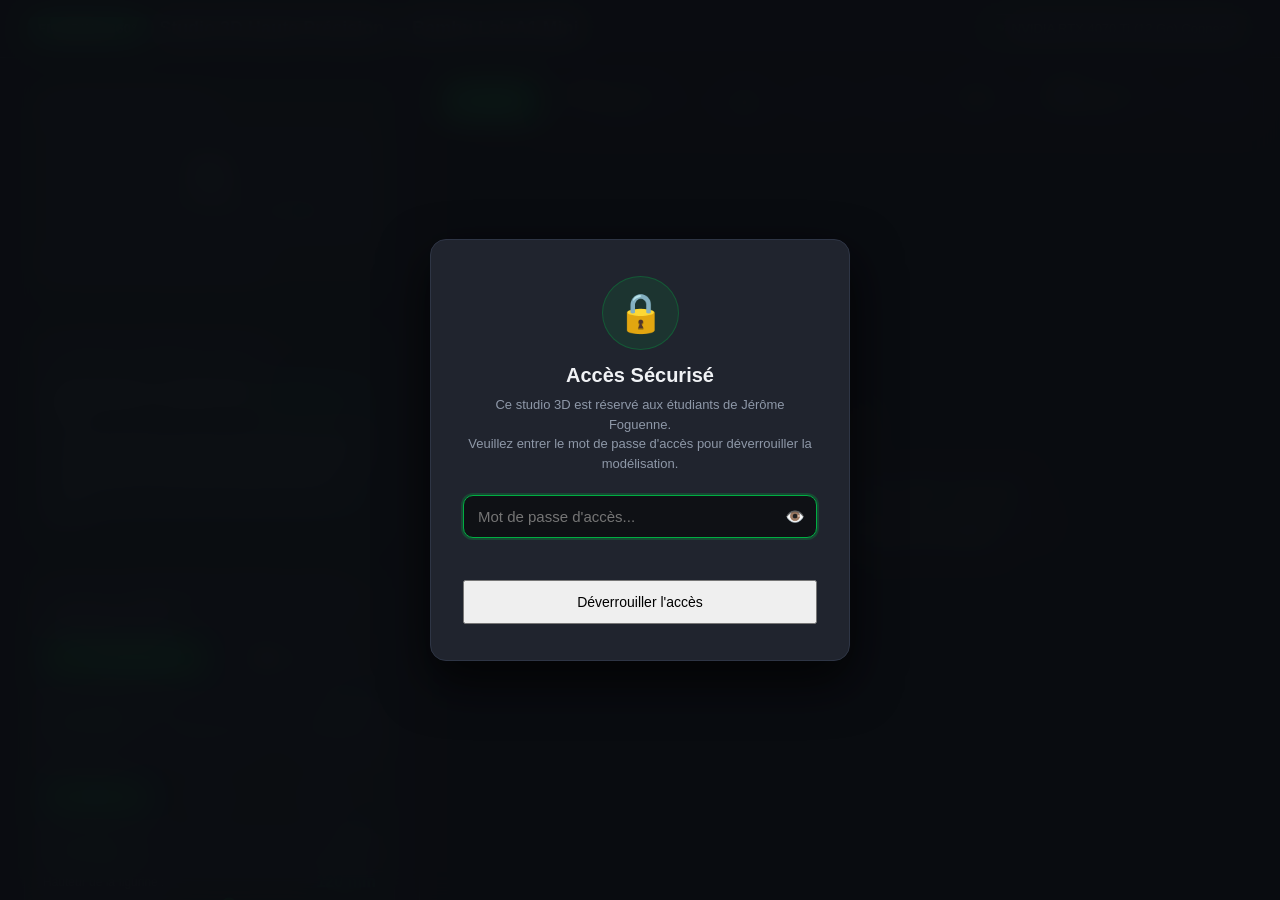
==== commit 93460ec7: "Remove Van Aert, disable auto-rotation by default, set PLA Blanc default with color picker" ====
--- a/static/index.html
+++ b/static/index.html
@@ -139,15 +139,19 @@
       <!-- Barre d'outils 3D -->
       <div class="viewport-toolbar">
         <div class="toolbar-group">
-          <button type="button" class="tool-btn active" data-mat="vertex">🎨 Couleurs 360° Studio</button>
-          <button type="button" class="tool-btn" data-mat="white">PLA Blanc</button>
+          <button type="button" class="tool-btn active" data-mat="white" id="btn-pla" title="Cliquer pour changer la couleur du filament PLA" style="display: inline-flex; align-items: center; gap: 7px; position: relative;">
+            <span id="pla-color-preview" style="display: inline-block; width: 12px; height: 12px; border-radius: 50%; background-color: #f0f2f5; border: 1.5px solid #a0aec0; box-shadow: 0 0 3px rgba(0,0,0,0.3);"></span>
+            <span id="pla-label">PLA Blanc</span>
+            <input type="color" id="pla-color-picker" value="#f0f2f5" style="position: absolute; opacity: 0; width: 0; height: 0; pointer-events: none;">
+          </button>
+          <button type="button" class="tool-btn" data-mat="vertex">🎨 Couleurs 360° Studio</button>
           <button type="button" class="tool-btn" data-mat="bambu-green">Vert Bambu</button>
           <button type="button" class="tool-btn" data-mat="bronze">Bronze</button>
           <button type="button" class="tool-btn" data-mat="marble">Marbre</button>
-          <button type="button" class="tool-btn" data-mat="wireframe">Maillage 2.7M (Ultra-HD)</button>
+          <button type="button" class="tool-btn" data-mat="wireframe">Maillage 3D</button>
         </div>
         <div class="toolbar-group">
-          <button type="button" class="tool-btn active" id="btn-autorotate">🔄 Rotation 360°: ON</button>
+          <button type="button" class="tool-btn" id="btn-autorotate">🔄 Rotation 360°: OFF</button>
           <button type="button" class="tool-btn" id="btn-reset-cam">Recentrer</button>
         </div>
       </div>
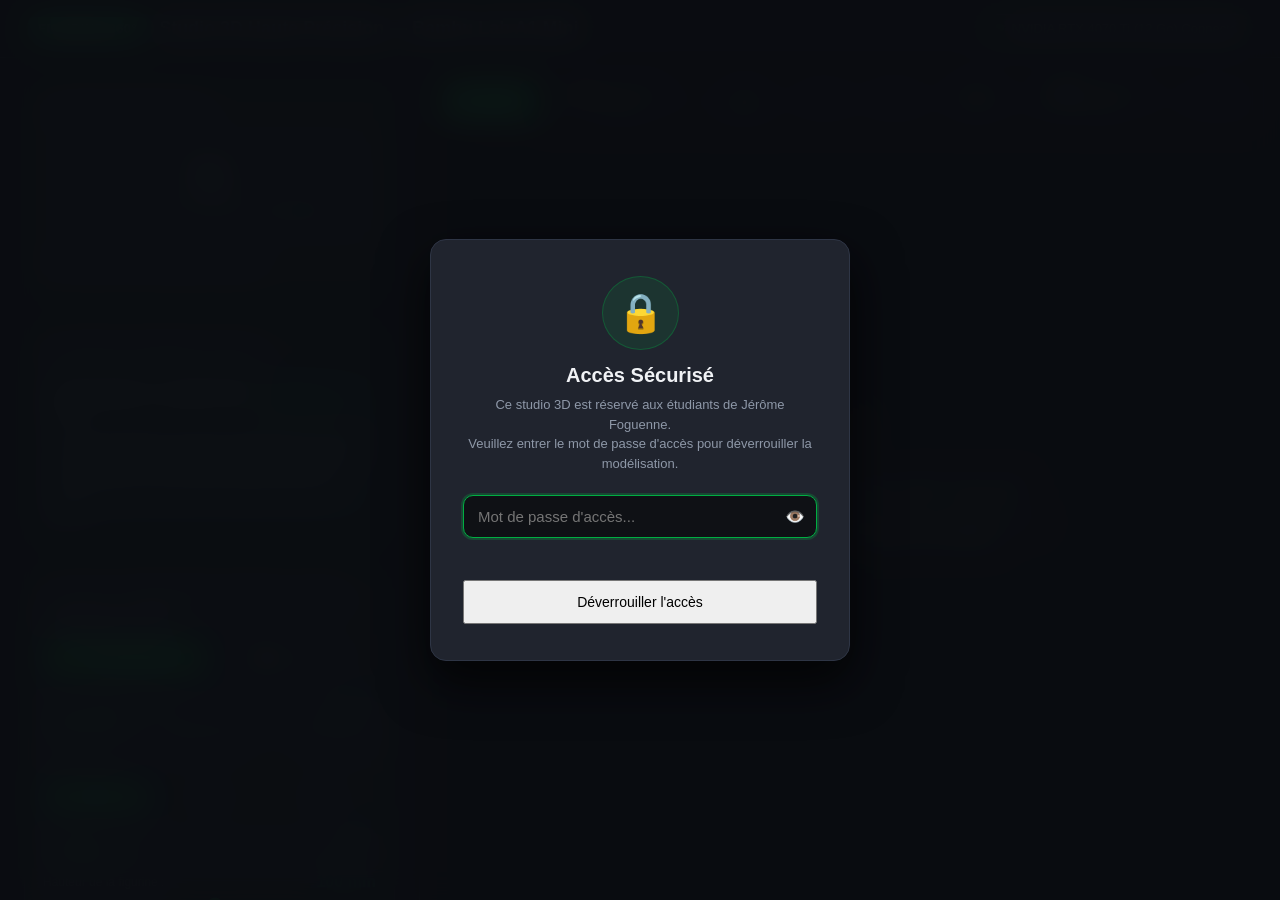
==== commit aa4feade: "feat: allow smaller figurine heights starting from 20mm with quick presets and adaptive base" ====
--- a/static/index.html
+++ b/static/index.html
@@ -82,12 +82,12 @@
         <div class="form-group" id="base-size-group">
           <div class="form-row">
             <label for="base-size-slider">Taille / Diamètre du socle :</label>
-            <span id="base-size-val" style="font-weight: 600; color: var(--accent-bambu);">50 mm</span>
-          </div>
-          <input type="range" id="base-size-slider" min="20" max="160" value="50" step="5">
+            <span id="base-size-val" style="font-weight: 600; color: var(--accent-bambu);">40 mm</span>
+          </div>
+          <input type="range" id="base-size-slider" min="10" max="160" value="40" step="2">
           <div style="display: flex; justify-content: space-between; font-size: 10px; color: var(--text-muted); margin-top: 2px;">
-            <span>Discret (20 mm)</span>
-            <span>Standard (50 mm)</span>
+            <span>Mini (10 mm)</span>
+            <span>Standard (40 mm)</span>
             <span>Grand (160 mm)</span>
           </div>
         </div>
@@ -106,17 +106,29 @@
         <div class="form-group" id="base-height-group">
           <div class="form-row">
             <label for="base-slider">Épaisseur du socle :</label>
-            <span id="base-val" style="font-weight: 600; color: var(--accent-bambu);">4 mm</span>
-          </div>
-          <input type="range" id="base-slider" min="2" max="12" value="4" step="1">
+            <span id="base-val" style="font-weight: 600; color: var(--accent-bambu);">3 mm</span>
+          </div>
+          <input type="range" id="base-slider" min="1.5" max="12" value="3" step="0.5">
         </div>
 
         <div class="form-group">
           <div class="form-row">
             <label for="height-slider">Hauteur de la figurine :</label>
-            <span id="height-val" style="font-weight: 600; color: var(--accent-bambu);">120 mm</span>
-          </div>
-          <input type="range" id="height-slider" min="50" max="175" value="120" step="5">
+            <span id="height-val" style="font-weight: 600; color: var(--accent-bambu);">100 mm</span>
+          </div>
+          <input type="range" id="height-slider" min="20" max="175" value="100" step="1">
+          <div style="display: flex; justify-content: space-between; font-size: 10px; color: var(--text-muted); margin-top: 2px;">
+            <span>Miniature (20 mm)</span>
+            <span>Standard (100 mm)</span>
+            <span>Maxi (175 mm)</span>
+          </div>
+          <!-- Préréglages rapides de taille -->
+          <div style="display: grid; grid-template-columns: repeat(4, 1fr); gap: 4px; margin-top: 8px;">
+            <button type="button" class="tool-btn height-preset-btn" data-height="20" style="padding: 5px 2px; font-size: 10px;">🔍 20 mm</button>
+            <button type="button" class="tool-btn height-preset-btn" data-height="28" style="padding: 5px 2px; font-size: 10px;">🎲 28 mm</button>
+            <button type="button" class="tool-btn height-preset-btn" data-height="50" style="padding: 5px 2px; font-size: 10px;">📏 50 mm</button>
+            <button type="button" class="tool-btn height-preset-btn active" data-height="100" style="padding: 5px 2px; font-size: 10px;">⭐ 100 mm</button>
+          </div>
         </div>
 
         <div class="form-group">
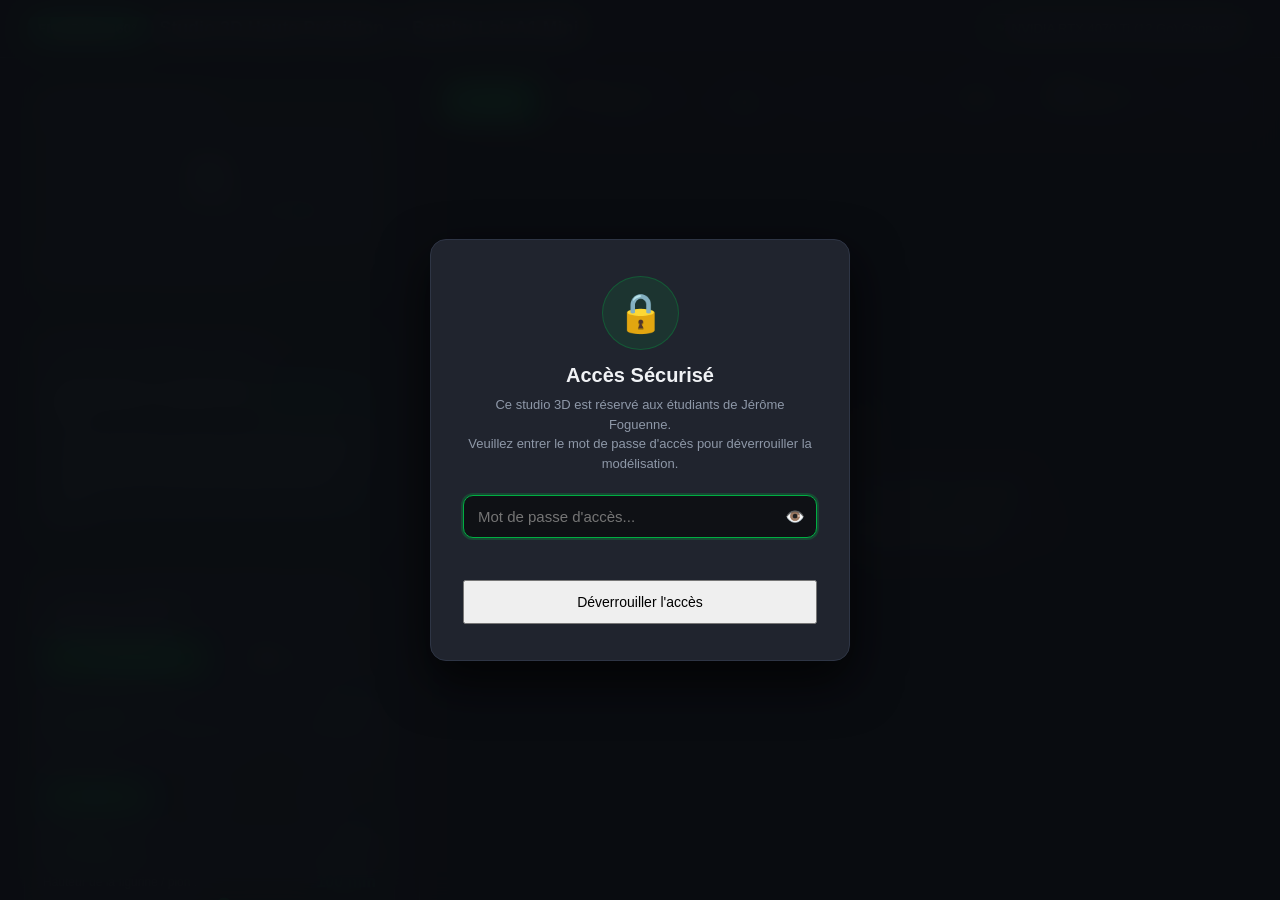
==== commit 5c7bf15e: "feat: allow micro pawns starting from 10mm height with adaptive base and macro zoom" ====
--- a/static/index.html
+++ b/static/index.html
@@ -84,9 +84,9 @@
             <label for="base-size-slider">Taille / Diamètre du socle :</label>
             <span id="base-size-val" style="font-weight: 600; color: var(--accent-bambu);">40 mm</span>
           </div>
-          <input type="range" id="base-size-slider" min="10" max="160" value="40" step="2">
+          <input type="range" id="base-size-slider" min="5" max="160" value="40" step="1">
           <div style="display: flex; justify-content: space-between; font-size: 10px; color: var(--text-muted); margin-top: 2px;">
-            <span>Mini (10 mm)</span>
+            <span>Micro (5 mm)</span>
             <span>Standard (40 mm)</span>
             <span>Grand (160 mm)</span>
           </div>
@@ -108,26 +108,27 @@
             <label for="base-slider">Épaisseur du socle :</label>
             <span id="base-val" style="font-weight: 600; color: var(--accent-bambu);">3 mm</span>
           </div>
-          <input type="range" id="base-slider" min="1.5" max="12" value="3" step="0.5">
+          <input type="range" id="base-slider" min="1.0" max="12" value="3" step="0.5">
         </div>
 
         <div class="form-group">
           <div class="form-row">
-            <label for="height-slider">Hauteur de la figurine :</label>
+            <label for="height-slider">Hauteur de la figurine / pion :</label>
             <span id="height-val" style="font-weight: 600; color: var(--accent-bambu);">100 mm</span>
           </div>
-          <input type="range" id="height-slider" min="20" max="175" value="100" step="1">
+          <input type="range" id="height-slider" min="10" max="175" value="100" step="1">
           <div style="display: flex; justify-content: space-between; font-size: 10px; color: var(--text-muted); margin-top: 2px;">
-            <span>Miniature (20 mm)</span>
+            <span>Micro pion (10 mm)</span>
             <span>Standard (100 mm)</span>
             <span>Maxi (175 mm)</span>
           </div>
           <!-- Préréglages rapides de taille -->
-          <div style="display: grid; grid-template-columns: repeat(4, 1fr); gap: 4px; margin-top: 8px;">
-            <button type="button" class="tool-btn height-preset-btn" data-height="20" style="padding: 5px 2px; font-size: 10px;">🔍 20 mm</button>
-            <button type="button" class="tool-btn height-preset-btn" data-height="28" style="padding: 5px 2px; font-size: 10px;">🎲 28 mm</button>
-            <button type="button" class="tool-btn height-preset-btn" data-height="50" style="padding: 5px 2px; font-size: 10px;">📏 50 mm</button>
-            <button type="button" class="tool-btn height-preset-btn active" data-height="100" style="padding: 5px 2px; font-size: 10px;">⭐ 100 mm</button>
+          <div style="display: grid; grid-template-columns: repeat(5, 1fr); gap: 4px; margin-top: 8px;">
+            <button type="button" class="tool-btn height-preset-btn" data-height="10" style="padding: 5px 1px; font-size: 10px;" title="Micro pion d'échecs ou de plateau">♟️ 10 mm</button>
+            <button type="button" class="tool-btn height-preset-btn" data-height="20" style="padding: 5px 1px; font-size: 10px;" title="Petite figurine miniature">🔍 20 mm</button>
+            <button type="button" class="tool-btn height-preset-btn" data-height="28" style="padding: 5px 1px; font-size: 10px;" title="Pion de jeu de rôle / Tabletop">🎲 28 mm</button>
+            <button type="button" class="tool-btn height-preset-btn" data-height="50" style="padding: 5px 1px; font-size: 10px;" title="Statuette moyenne">📏 50 mm</button>
+            <button type="button" class="tool-btn height-preset-btn active" data-height="100" style="padding: 5px 1px; font-size: 10px;" title="Format standard">⭐ 100 mm</button>
           </div>
         </div>
 
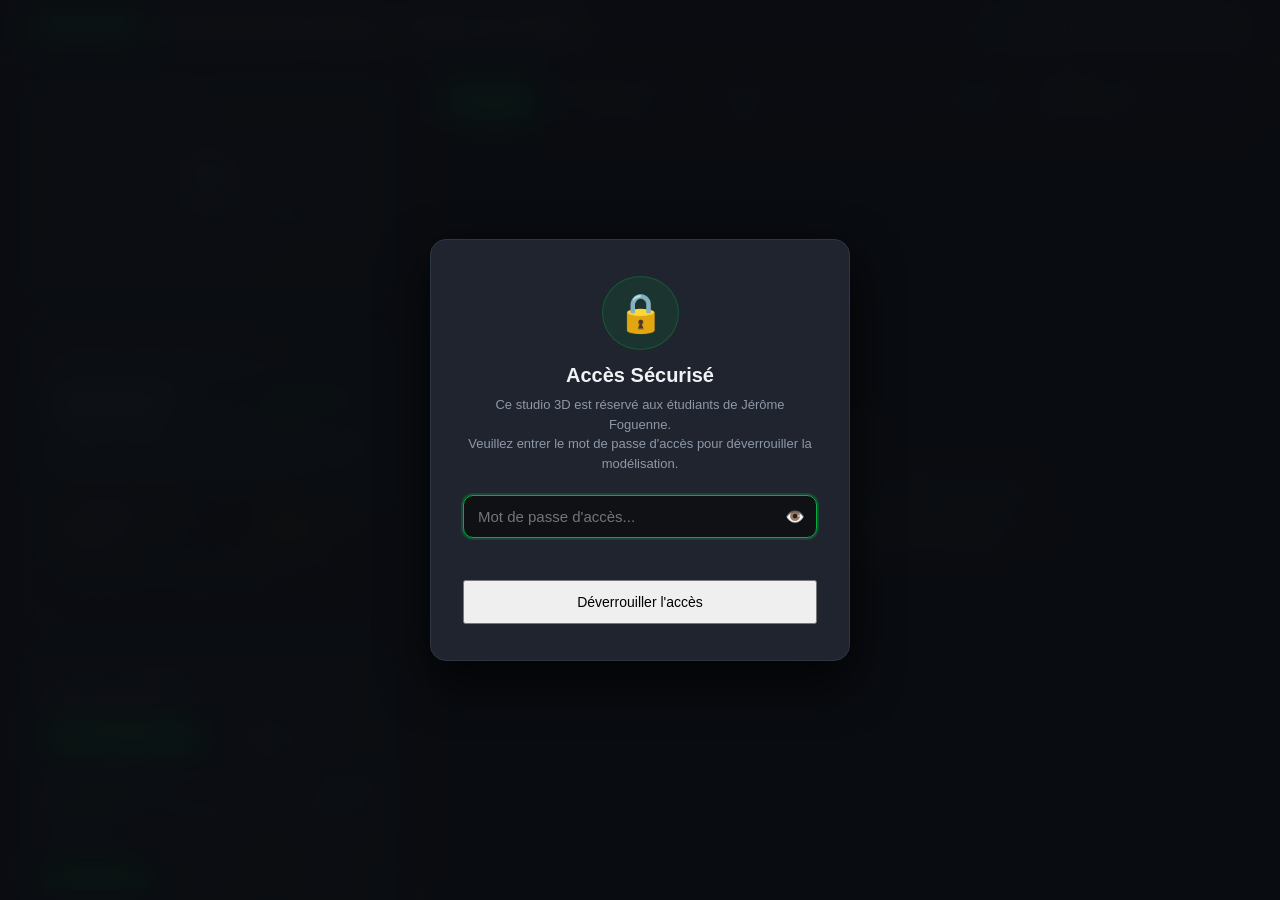
==== commit 13610b3e: "feat: 4-Pillar Compromise (QEM Decimation, Print-Ready Manifold, MeshPhysicalMaterial PBR, Dual-Mode" ====
--- a/static/index.html
+++ b/static/index.html
@@ -47,16 +47,27 @@
         </div>
       </section>
 
-      <!-- 2. Moteur Figurine 3D 360° (Hunyuan3D-2 Local RTX 4070 Ti uniquement) -->
+      <!-- 2. Moteur Figurine 3D 360° (Dual-Mode Local RTX 4070 Ti) -->
       <section class="panel-section">
         <div class="panel-title">2. Moteur Figurine 3D (360°)</div>
-        <div class="mode-card active" data-mode="hunyuan_360_local" style="cursor: default; border-color: var(--accent-bambu); background: rgba(0, 174, 66, 0.08);">
-          <div class="mode-card-header">
-            <span style="font-weight: 700; color: #fff;">Hunyuan3D-2 Local (RTX 4070 Ti)</span>
-            <span class="badge-rec">GPU DÉDIÉ • ACTIF</span>
-          </div>
-          <div class="mode-card-desc" style="color: #cad1db; margin-top: 6px; line-height: 1.45;">
-            Diffusion Transformer 3.0B exécuté directement sur votre carte graphique RTX 4070 Ti (12 Go VRAM). Génération ultra-rapide (~10 à 25s), fidélité anatomique maximale (visages, doigts, textures 360°), illimité et 100% hors-ligne.
+        <div class="mode-selector">
+          <div class="mode-card active" data-mode="hunyuan_360_local">
+            <div class="mode-card-header">
+              <span style="font-weight: 700; color: #fff;">💎 Ultra-HD Studio (Hunyuan3D-2)</span>
+              <span class="badge-rec">RECOMMANDÉ • 360°</span>
+            </div>
+            <div class="mode-card-desc">
+              Diffusion Transformer 3.0B sur GPU RTX 4070 Ti. Géométrie ultra-détaillée (jusqu'à 500k faces) et texture intégrale 360°. Idéal pour l'impression finale.
+            </div>
+          </div>
+          <div class="mode-card" data-mode="triposr_fast">
+            <div class="mode-card-header">
+              <span style="font-weight: 700; color: #fff;">⚡ Brouillon Express (TripoSR)</span>
+              <span class="badge-rec" style="background: rgba(255, 170, 0, 0.2); color: #ffa726;">FAST ~5 SECONDES</span>
+            </div>
+            <div class="mode-card-desc">
+              Réseau de reconstruction volumétrique instantané. Parfait pour tester en quelques secondes la silhouette ou les proportions avant la version Ultra-HD.
+            </div>
           </div>
         </div>
       </section>
@@ -215,8 +226,11 @@
           <span class="metric-value" id="val-time">-- min</span>
         </div>
         <div class="metric-item">
-          <span class="metric-label">Géométrie</span>
-          <span class="badge-watertight" id="val-watertight">✔ Prêt Bambu Studio</span>
+          <span class="metric-label">Certification Bambu</span>
+          <div style="display: flex; flex-direction: column; gap: 2px;">
+            <span class="badge-watertight" id="val-watertight">✔ 100% Manifold & Bambu Ready</span>
+            <span id="val-decimation-info" style="font-size: 10px; color: #8fa0b5;">STL allégé QEM (Bambu Studio)</span>
+          </div>
         </div>
         <div class="metric-item" style="flex-direction: row; gap: 8px;">
           <a class="btn-download-stl" id="btn-dl-stl" href="#" download>
@@ -248,6 +262,6 @@
     </div>
   </div>
 
-  <script src="/static/app.js?v=9.0"></script>
+  <script src="/static/app.js?v=10.0"></script>
 </body>
 </html>
